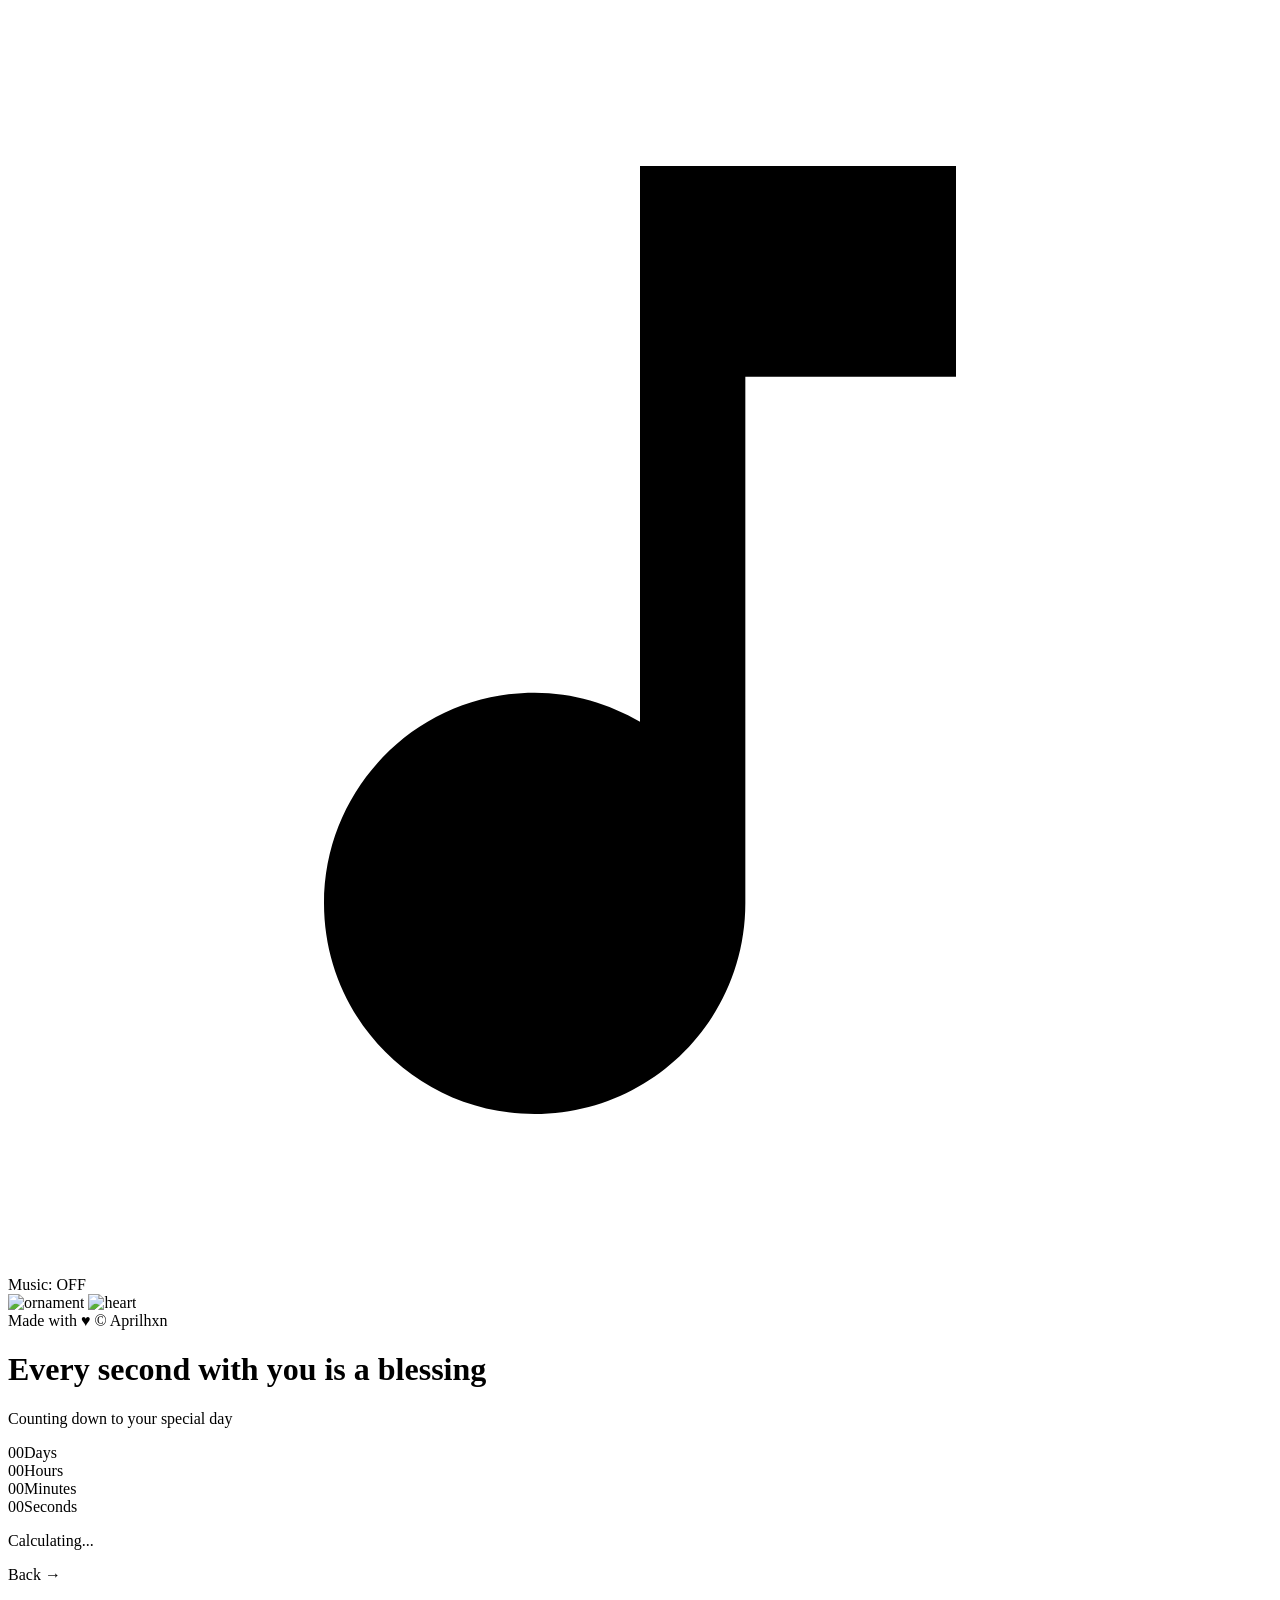
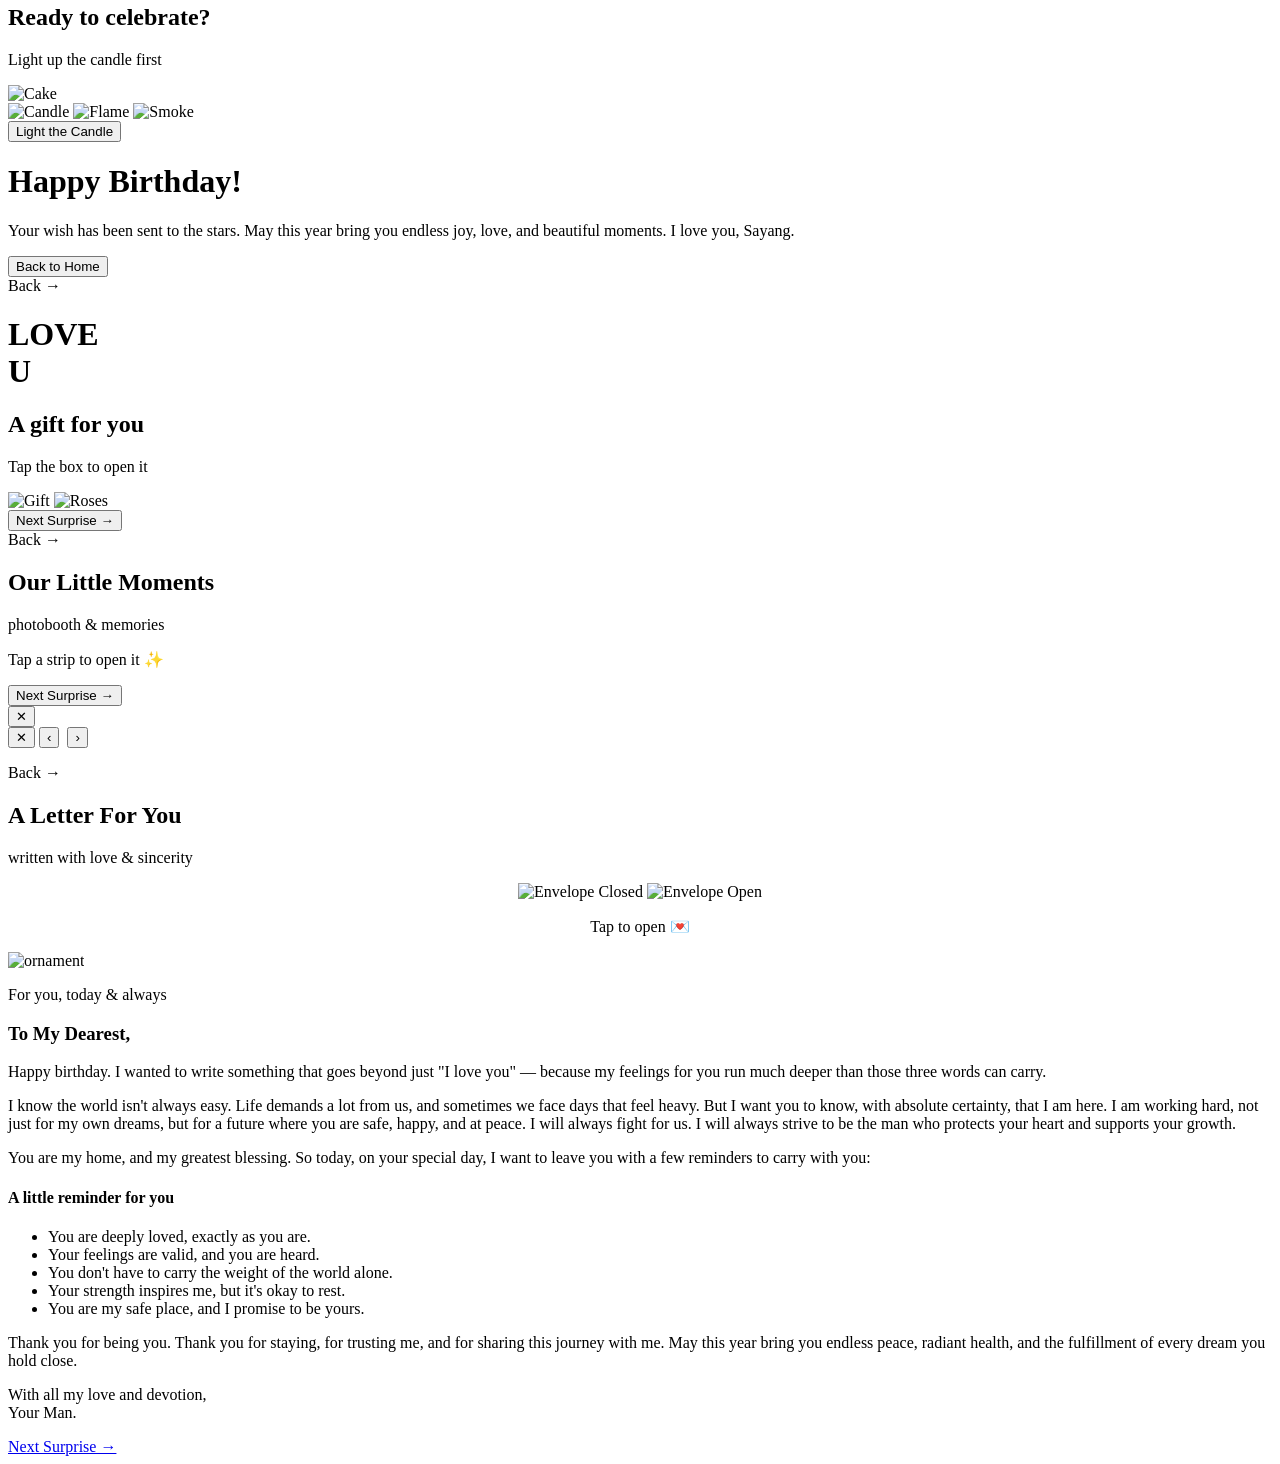
==== index.html @ e8df5084 "Add files via upload" ====
<!DOCTYPE html>
<html lang="en">
<head>
<meta charset="UTF-8">
<meta name="viewport" content="width=device-width, initial-scale=1.0, maximum-scale=1.0, user-scalable=no">
<meta name="color-scheme" content="light only">
<title>Happy Birthday, My Love ✨</title>
<link rel="preconnect" href="https://fonts.googleapis.com">
<link rel="preconnect" href="https://fonts.gstatic.com" crossorigin>
<link href="https://fonts.googleapis.com/css2?family=Caveat:wght@500;600;700&family=Cormorant+Garamond:ital,wght@0,400;0,600;1,400&family=Playfair+Display:ital,wght@0,500;0,700;1,500&family=Quicksand:wght@400;500;600;700&display=swap" rel="stylesheet">
<link rel="preload" as="audio" href="assets/audio/music.mp3">
<link rel="stylesheet" href="assets/css/styles.css">
</head>
<body>

<audio id="bgm" src="assets/audio/music.mp3" loop preload="auto"></audio>

<div class="music-toggle-container music-off" id="music-btn" onclick="toggleMusic()">
    <div class="toggle-switch" id="toggle-switch-bg">
        <svg class="music-icon" id="music-icon" viewBox="0 0 24 24"><path d="M12 3v10.55c-.59-.34-1.27-.55-2-.55-2.21 0-4 1.79-4 4s1.79 4 4 4 4-1.79 4-4V7h4V3h-6z"/></svg>
    </div>
    <span class="toggle-text" id="toggle-text">Music: OFF</span>
</div>

<img src="assets/img/bg-ornament-corner.png" alt="ornament" class="ornament-tl">
<img src="assets/img/ribbon-heart.png" alt="heart" class="ornament-br">
<div class="copyright">Made with ♥ &copy; Aprilhxn</div>

<!-- ========== PAGE 1: HOME ========== -->
<div id="page-home" class="page active">
    <div id="screen-countdown" class="content-wrapper">
    <h1 class="title-elegant fade-up-el delay-1">Every second with you is a blessing</h1>
    <p class="subtitle fade-up-el delay-2">Counting down to your special day</p>
    <div class="countdown-grid fade-up-el delay-3" id="secret-trigger">
        <div class="time-box"><span id="cd-days">00</span><label>Days</label></div>
        <div class="time-box"><span id="cd-hours">00</span><label>Hours</label></div>
        <div class="time-box"><span id="cd-mins">00</span><label>Minutes</label></div>
        <div class="time-box"><span id="cd-secs">00</span><label>Seconds</label></div>
    </div>
    <p class="time-passed fade-up-el delay-4" id="time-passed-text">Calculating...</p>
</div>

    <div id="screen-lock" style="display:none;" class="content-wrapper">
        <div class="lock-box">
            <div class="lock-icon">🔒</div>
            <h2>Welcome To The Special Page 🖤</h2>
            <p>Enter the password to unlock the surprise.</p>
            <div class="input-group">
                <input type="password" id="password-input" placeholder="Password..." autocomplete="off">
            </div>
            <button class="btn-gold" onclick="checkPassword()">Unlock</button>
            <p class="hint-text" id="hint-text">Hint: The word you hear every day.</p>
        </div>
    </div>

    <div id="screen-home" style="display:none;" class="content-wrapper">
        <div class="particles-container" id="particles-container"></div>
        <div class="home-content">
            <h1 class="home-title">Happy Birthday,<br>My Love!</h1>
            <p class="home-subtitle">Choose a surprise to open</p>
            <div class="menu-grid">
                <div class="menu-btn" onclick="goTo('candle')"><span>Blow the Candle</span> <img src="assets/img/icon-lilin.png" class="menu-icon" alt="Candle"></div>
                <div class="menu-btn" onclick="goTo('gift')"><span>Open the Gift</span> <img src="assets/img/icon-kado.png" class="menu-icon" alt="Gift"></div>
                <div class="menu-btn" onclick="goTo('memori')"><span>Our Memories</span> <img src="assets/img/icon-memori.png" class="menu-icon" alt="Memory"></div>
                <div class="menu-btn" onclick="goTo('surat')"><span>Love Letter</span> <img src="assets/img/icon-surat.png" class="menu-icon" alt="Letter"></div>
                <a href="penutup.html" class="menu-btn" onclick="saveMusicBeforeLeave()"><span>Closing Song</span> <img src="assets/img/icon-penutup.png" class="menu-icon" alt="Song"></a>
            </div>
        </div>
    </div>
</div>

<!-- ========== PAGE 2: TIUP LILIN ========== -->
<div id="page-candle" class="page">
    <a onclick="goTo('home')" class="back-btn">Back &#8594;</a>
    <div class="container">
        <div class="instruction">
            <h2 id="title-text">Ready to celebrate?</h2>
            <p id="desc-text">Light up the candle first</p>
        </div>
        <div class="cake-area">
            <img src="assets/img/cake.png" alt="Cake" class="cake-img">
            <div class="glow-effect" id="glow"></div>
            <div class="candle-wrapper">
                <img src="assets/img/candle.png" alt="Candle" class="candle-img">
                <img src="assets/img/flame.png" alt="Flame" class="flame-img" id="flame">
                <img src="assets/img/smoke.png" alt="Smoke" class="smoke-img" id="smoke">
            </div>
        </div>
        <button class="action-btn" id="action-btn">
            <span id="btn-text">Light the Candle</span>
            <div class="btn-progress" id="btn-progress"></div>
        </button>
    </div>
    <div class="flash-overlay" id="flash-overlay"></div>
    <div class="congrats-overlay" id="congrats">
        <div class="congrats-box">
            <h1>Happy Birthday!</h1>
            <p>Your wish has been sent to the stars. May this year bring you endless joy, love, and beautiful moments. I love you, Sayang.</p>
            <button class="btn-home" onclick="goTo('home')">Back to Home</button>
        </div>
    </div>
</div>

<!-- ========== PAGE 3: BUKA KADO ========== -->
<div id="page-gift" class="page">
    <a onclick="goTo('home')" class="back-btn">Back &#8594;</a>
    <div class="love-text-container" id="love-text-container">
        <h1>LOVE<br>U</h1>
    </div>
    <div class="container">
        <div class="instruction" id="instruction-text">
            <h2 id="title-text-gift">A gift for you</h2>
            <p id="desc-text-gift">Tap the box to open it</p>
        </div>
        <div class="gift-area" id="gift-trigger">
            <div class="glow-effect" id="glow-gift"></div>
            <img src="assets/img/gift-closed.png" alt="Gift" class="gift-img" id="gift-img">
            <img src="assets/img/rose-bucket.png" alt="Roses" class="rose-img" id="rose-img">
        </div>
    </div>
    <div class="continue-btn-container" id="btn-next-gift">
        <button onclick="goTo('memori')" class="btn-continue">Next Surprise &#8594;</button>
    </div>
</div>

<!-- ========== PAGE 4: MEMORI ========== -->
<div id="page-memori" class="page">
    <a onclick="goTo('home')" class="back-btn">Back &#8594;</a>
    <div class="content-wrapper">
        <h2 class="section-title">Our Little Moments</h2>
        <p class="section-sub">photobooth &amp; memories</p>
        <p class="strip-hint">Tap a strip to open it ✨</p>
        <div class="strip-gallery" id="stripGallery"></div>
        <div class="continue-btn-container-memori">
            <button onclick="goTo('surat')" class="btn-continue-memori">Next Surprise &#8594;</button>
        </div>
    </div>

    <div class="strip-stage" id="stripStage">
        <button class="strip-close" id="stripClose" aria-label="Close">✕</button>
        <div class="strip-large" id="stripLarge"></div>
    </div>
    <div class="lightbox" id="lightbox">
        <button class="lb-close" id="lbClose" aria-label="Close">✕</button>
        <button class="lb-nav lb-prev" id="lbPrev" aria-label="Previous">‹</button>
        <img id="lightboxImg" src="" alt="">
        <button class="lb-nav lb-next" id="lbNext" aria-label="Next">›</button>
        <p id="lightboxCap"></p>
        <p class="lb-counter" id="lbCounter"></p>
    </div>
</div>

<!-- ========== PAGE 5: SURAT ========== -->
<div id="page-surat" class="page">
    <a onclick="goTo('home')" class="back-btn">Back &#8594;</a>
    <div class="screen-flash" id="goldFlash"></div>
    <div class="dust-container" id="dustContainer"></div>
    <div class="stage" id="mainStage">
        <div id="header-area">
            <h2 class="section-title">A Letter For You</h2>
            <p class="section-sub">written with love & sincerity</p>
        </div>
        <div class="letter-container">
            <div id="envelope-area" style="display:flex;flex-direction:column;align-items:center;">
                <div class="env-wrapper" id="envelopeBtn">
                    <img src="assets/img/envelope-closed.png" class="env-img" id="envClosed" alt="Envelope Closed">
                    <img src="assets/img/envelope-open.png" class="env-img" id="envOpen" alt="Envelope Open">
                </div>
                <p class="tap-hint" id="tapHint">Tap to open 💌</p>
            </div>
            <div class="letter-paper-wrap" id="letterPaper">
                <img src="assets/img/ornament-flower.png" class="paper-flower" alt="ornament">
                <div class="letter-content">
                    <p class="letter-date reveal-on-scroll">For you, today & always</p>
                    <h3 class="letter-greeting reveal-on-scroll">To My Dearest,</h3>
                    <div class="letter-body">
                        <p class="reveal-on-scroll">Happy birthday. I wanted to write something that goes beyond just "I love you" — because my feelings for you run much deeper than those three words can carry.</p>
                        <p class="reveal-on-scroll">I know the world isn't always easy. Life demands a lot from us, and sometimes we face days that feel heavy. But I want you to know, with absolute certainty, that I am here. I am working hard, not just for my own dreams, but for a future where you are safe, happy, and at peace. I will always fight for us. I will always strive to be the man who protects your heart and supports your growth.</p>
                        <p class="reveal-on-scroll">You are my home, and my greatest blessing. So today, on your special day, I want to leave you with a few reminders to carry with you:</p>
                    </div>
                    <div class="affirmation-box reveal-on-scroll">
                        <h4>A little reminder for you</h4>
                        <ul>
                            <li>You are deeply loved, exactly as you are.</li>
                            <li>Your feelings are valid, and you are heard.</li>
                            <li>You don't have to carry the weight of the world alone.</li>
                            <li>Your strength inspires me, but it's okay to rest.</li>
                            <li>You are my safe place, and I promise to be yours.</li>
                        </ul>
                    </div>
                    <div class="letter-body">
                        <p class="reveal-on-scroll">Thank you for being you. Thank you for staying, for trusting me, and for sharing this journey with me. May this year bring you endless peace, radiant health, and the fulfillment of every dream you hold close.</p>
                    </div>
                    <p class="letter-sign reveal-on-scroll">With all my love and devotion,<br><span id="signature">Your Man.</span></p>
                </div>
            </div>
            <div class="continue-btn-container" id="btnContainer">
                <a href="penutup.html" class="btn-continue" onclick="saveMusicBeforeLeave()">Next Surprise &#8594;</a>
            </div>
        </div>
    </div>
</div>

<script src="assets/js/script.js"></script>
</body>
</html>
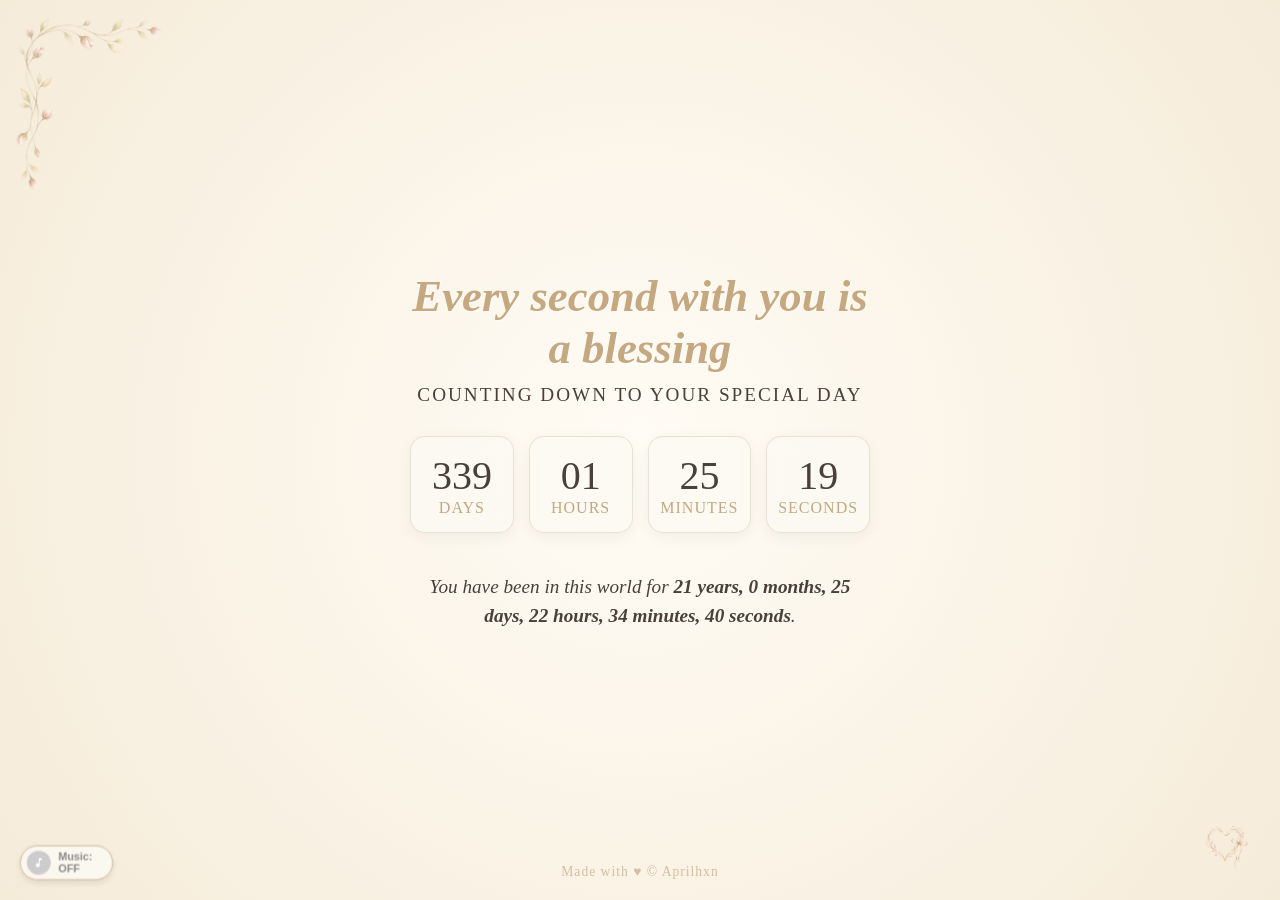
==== commit 9a9122d7: "Add files via upload" ====
--- a/index.html
+++ b/index.html
@@ -10,6 +10,24 @@
 <link href="https://fonts.googleapis.com/css2?family=Caveat:wght@500;600;700&family=Cormorant+Garamond:ital,wght@0,400;0,600;1,400&family=Playfair+Display:ital,wght@0,500;0,700;1,500&family=Quicksand:wght@400;500;600;700&display=swap" rel="stylesheet">
 <link rel="preload" as="audio" href="assets/audio/music.mp3">
 <link rel="stylesheet" href="assets/css/styles.css">
+<!-- Primary Meta Tags -->
+<title>Happy Birthday, My Love ✨</title>
+<meta name="title" content="Happy Birthday, My Love ✨" />
+<meta name="description" content="Ada kejutan spesial untukmu di sini. Klik untuk membuka! 🎁" />
+
+<!-- Open Graph / Facebook / WhatsApp -->
+<meta property="og:type" content="website" />
+<meta property="og:url" content="https://4mylastlove.vercel.app/" />
+<meta property="og:title" content="Happy Birthday, My Love ✨" />
+<meta property="og:description" content="Ada kejutan spesial untukmu di sini. Klik untuk membuka! 🎁" />
+<meta property="og:image" content="https://4mylastlove.vercel.app/assets/img/preview.jpg" />
+
+<!-- Twitter -->
+<meta property="twitter:card" content="summary_large_image" />
+<meta property="twitter:url" content="https://4mylastlove.vercel.app/" />
+<meta property="twitter:title" content="Happy Birthday, My Love ✨" />
+<meta property="twitter:description" content="Ada kejutan spesial untukmu di sini. Klik untuk membuka! 🎁" />
+<meta property="twitter:image" content="https://4mylastlove.vercel.app/assets/img/preview.jpg" />
 </head>
 <body>
 
--- a/assets/css/styles.css
+++ b/assets/css/styles.css
@@ -0,0 +1,345 @@
+/* ============ GLOBAL ============ */
+:root{--cream:#fcf9f2;--blush:#e8b4b8;--gold:#c5a880;--text-dark:#4a403a;--glass:rgba(252,249,242,0.85)}
+*,*::before,*::after{margin:0;padding:0;box-sizing:border-box;-webkit-tap-highlight-color:transparent;user-select:none}
+html,body{height:100%;width:100%;overflow:hidden}
+body{font-family:'Cormorant Garamond',serif;background:radial-gradient(circle at center,#fffcf5 0%,#f5ebd9 100%);color:var(--text-dark)}
+button{font-family:inherit;color:inherit;border:0;background:none;cursor:pointer}
+img{display:block;max-width:100%}
+a{text-decoration:none;color:inherit}
+
+.back-btn{position:fixed;top:20px;right:20px;text-decoration:none;color:var(--gold);font-size:1.2rem;display:flex;align-items:center;gap:5px;padding:10px;z-index:100;transition:transform 0.3s;cursor:pointer}
+.back-btn:hover{transform:translateX(5px)}
+.ornament-tl{position:fixed;top:0;left:0;width:clamp(120px,20vw,250px);opacity:0.6;pointer-events:none;z-index:1}
+.ornament-br{position:fixed;bottom:15px;right:15px;width:clamp(50px,10vw,80px);opacity:0.6;pointer-events:none;z-index:1}
+.copyright{position:fixed;bottom:20px;left:50%;transform:translateX(-50%);font-size:0.85rem;color:var(--gold);opacity:0.7;z-index:50;pointer-events:none;text-align:center;width:100%;letter-spacing:1px;font-family:'Cormorant Garamond',serif}
+
+.music-toggle-container{position:fixed;bottom:20px;left:20px;display:flex;align-items:center;gap:10px;background:var(--glass);border:1px solid var(--gold);padding:6px 12px 6px 8px;border-radius:30px;cursor:pointer;z-index:100;backdrop-filter:blur(5px);box-shadow:0 4px 10px rgba(0,0,0,0.1);transform:scale(0.75);transform-origin:bottom left;transition:all 0.3s}
+.toggle-switch{width:32px;height:32px;border-radius:50%;background:var(--gold);color:var(--cream);display:flex;justify-content:center;align-items:center;transition:all 0.3s}
+.music-icon{width:16px;height:16px;fill:currentColor}
+.toggle-text{font-size:0.9rem;font-weight:600;width:60px;text-align:left;font-family:'Quicksand',sans-serif}
+.music-off .toggle-switch{background:#ccc;color:#fff}
+.music-off .toggle-text{color:#888}
+.playing .music-icon{animation:rotate 3s linear infinite}
+@keyframes rotate{from{transform:rotate(0deg)}to{transform:rotate(360deg)}}
+
+/* ============ PAGE SYSTEM & CENTERING ============ */
+.page{position:absolute;inset:0;display:none;flex-direction:column;justify-content:center;align-items:center;text-align:center;z-index:10;overflow-y:auto;overflow-x:hidden;background:transparent}
+.page.active{display:flex;animation:pageFadeIn 0.6s ease}
+@keyframes pageFadeIn{from{opacity:0}to{opacity:1}}
+
+.content-wrapper { width: 100%; max-width: 500px; margin: auto; padding: 20px; display: flex; flex-direction: column; align-items: center; justify-content: center;}
+
+.btn-gold{background:var(--gold);color:var(--cream);border:none;padding:14px 30px;font-family:'Cormorant Garamond',serif;font-size:1.2rem;border-radius:10px;cursor:pointer;transition:all 0.3s;width:100%}
+.btn-gold:hover{background:#b3956f;transform:translateY(-2px)}
+
+/* ============ PAGE 1: HOME ============ */
+#page-home{justify-content:center}
+#screen-countdown, #screen-home { width: 100%; }
+#screen-lock { width: 100%; }
+
+.title-elegant{font-family:'Playfair Display',serif;font-size:clamp(1.8rem,5vw,2.8rem);color:var(--gold);margin-bottom:10px;font-style:italic;text-shadow:1px 1px 2px rgba(255,255,255,0.8)}
+.subtitle{font-size:clamp(0.9rem,2vw,1.2rem);letter-spacing:2px;text-transform:uppercase;margin-bottom:30px}
+.countdown-grid{display:grid;grid-template-columns:repeat(2,1fr);gap:15px;margin-bottom:40px;width:100%;max-width:400px;cursor:pointer}
+@media (min-width:768px){.countdown-grid{grid-template-columns:repeat(4,1fr);max-width:600px}}
+.time-box{background:var(--glass);border:1px solid rgba(197,168,128,0.3);border-radius:15px;padding:15px 10px;box-shadow:0 4px 15px rgba(0,0,0,0.05);backdrop-filter:blur(10px);transition:transform 0.2s}
+.time-box span{display:block;font-family:'Playfair Display',serif;font-size:clamp(1.8rem,4vw,2.5rem);font-weight:500}
+.time-box label{font-size:clamp(0.8rem,2vw,1rem);text-transform:uppercase;letter-spacing:1px;color:var(--gold)}
+.time-passed{font-size:clamp(1rem,2.5vw,1.2rem);font-style:italic;opacity:0.8;line-height:1.5}
+
+.lock-box{background:var(--glass);padding:clamp(25px,5vw,40px) clamp(20px,4vw,30px);border-radius:20px;border:1px solid rgba(197,168,128,0.4);box-shadow:0 10px 30px rgba(0,0,0,0.08);backdrop-filter:blur(15px);max-width:400px;width:100%;margin:auto}
+.lock-icon{font-size:2rem;color:var(--gold);margin-bottom:15px}
+.lock-box h2{font-family:'Playfair Display',serif;font-size:clamp(1.5rem,4vw,1.8rem);margin-bottom:10px}
+.lock-box p{font-size:clamp(1rem,2vw,1.1rem);margin-bottom:20px;opacity:0.8}
+.input-group{position:relative;margin-bottom:25px}
+.input-group input{width:100%;padding:15px;font-family:'Cormorant Garamond',serif;font-size:1.2rem;text-align:center;border:1px solid var(--gold);border-radius:10px;background:#fff;outline:none;transition:all 0.3s}
+.hint-text{font-size:0.9rem;margin-top:15px;color:#d17a7a;min-height:20px;font-style:italic}
+@keyframes shake{0%,100%{transform:translateX(0)}25%{transform:translateX(-10px)}50%{transform:translateX(10px)}75%{transform:translateX(-10px)}}
+.shake{animation:shake 0.5s}
+
+.home-content{width:100%;max-width:380px;margin:0 auto;position:relative;z-index:2;pointer-events:auto}
+.home-title{font-family:'Playfair Display',serif;font-size:clamp(2.2rem,7vw,3.2rem);margin-bottom:10px;line-height:1.2;color:#c5a880;opacity:0;animation:fadeInDown 1.5s cubic-bezier(0.2,0.8,0.2,1) forwards,breatheGlow 3s ease-in-out infinite alternate 1.5s}
+@keyframes fadeInDown{to{opacity:1;transform:translateY(0)}}
+@keyframes breatheGlow{0%{text-shadow:1px 1px 1px rgba(252,249,242,0.9),-1px -1px 1px rgba(168,139,100,0.9),0 0 10px rgba(197,168,128,0.2),0 0 20px rgba(232,180,184,0.1)}100%{text-shadow:1px 1px 1px rgba(252,249,242,0.9),-1px -1px 1px rgba(168,139,100,0.9),0 0 20px rgba(197,168,128,0.6),0 0 40px rgba(232,180,184,0.4)}}
+.home-subtitle{font-size:clamp(1rem,2.5vw,1.2rem);margin-bottom:30px;font-style:italic;opacity:0;transform:translateY(-10px);animation:fadeInDown 1s ease 0.3s forwards}
+
+.menu-grid{display:flex;flex-direction:column;gap:14px;width:100%;pointer-events:auto}
+.menu-btn{text-decoration:none;color:var(--text-dark);background:var(--glass);border:1px solid rgba(197,168,128,0.3);padding:14px 20px;border-radius:15px;font-size:clamp(1.1rem,3vw,1.3rem);font-family:'Cormorant Garamond',serif;transition:all 0.4s;display:flex;justify-content:space-between;align-items:center;backdrop-filter:blur(10px);box-shadow:0 4px 10px rgba(0,0,0,0.03);opacity:0;transform:translateY(20px);animation:slideUp 0.8s ease forwards;pointer-events:auto;position:relative;z-index:5;cursor:pointer}
+.menu-btn span { text-align: left; flex: 1; padding-left: 5px; }
+.menu-btn:nth-child(1){animation-delay:0.6s}.menu-btn:nth-child(2){animation-delay:0.75s}.menu-btn:nth-child(3){animation-delay:0.9s}.menu-btn:nth-child(4){animation-delay:1.05s}.menu-btn:nth-child(5){animation-delay:1.2s}
+@keyframes slideUp{to{opacity:1;transform:translateY(0)}}
+.menu-btn:hover,.menu-btn:active{background:var(--blush);color:#fff;border-color:var(--blush);transform:translateY(-3px);box-shadow:0 8px 20px rgba(232,180,184,0.6)}
+.menu-icon{width:28px;height:28px;object-fit:contain;transition:transform 0.3s;filter:contrast(1.5) brightness(0.7) saturate(1.5) drop-shadow(0px 2px 2px rgba(74,64,58,0.4));background-color:rgba(197,168,128,0.2);border-radius:50%;padding:6px;box-sizing:content-box}
+.menu-btn:hover .menu-icon{transform:scale(1.1) rotate(5deg);filter:contrast(1.2) brightness(1) saturate(1.2)}
+.particles-container{position:absolute;top:0;left:0;width:100%;height:100%;overflow:hidden;z-index:1;pointer-events:none}
+.particle{position:absolute;bottom:-20px;background-color:var(--gold);border-radius:50%;opacity:0;animation:floatUp linear forwards;pointer-events:none}
+@keyframes floatUp{0%{transform:translateY(0) scale(1);opacity:0}10%{opacity:0.6}90%{opacity:0.6}100%{transform:translateY(-100vh) scale(0.5);opacity:0}}
+
+/* ============ PAGE 2: CANDLE ============ */
+#page-candle .container{position:relative;width:100%;max-width:400px;height:100dvh;display:flex;flex-direction:column;justify-content:center;align-items:center}
+#page-candle .instruction{position:absolute;top:10%;text-align:center;width:100%;z-index:10;transition:opacity 0.5s;padding:0 20px}
+#page-candle .instruction h2{font-family:'Playfair Display',serif;font-size:1.8rem;color:var(--gold);font-style:italic;margin-bottom:10px}
+#page-candle .instruction p{font-size:1.1rem;opacity:0.8}
+#page-candle .cake-area{position:relative;width:min(320px, 80vw);height:min(350px, 85vw);display:flex;justify-content:center;align-items:flex-end;animation:floatCake 4s ease-in-out infinite;margin-top:50px}
+@keyframes floatCake{0%,100%{transform:translateY(0)}50%{transform:translateY(-10px)}}
+#page-candle .cake-img{width:100%;position:absolute;bottom:0;z-index:1}
+#page-candle .candle-wrapper{position:absolute;bottom:78%;display:flex;flex-direction:column;align-items:center;z-index:2;pointer-events:none}
+#page-candle .candle-img{width:22px;height:auto;position:relative;z-index:2}
+#page-candle .flame-img{width:21px;position:absolute;top:-36px;left:50%;transform:translateX(-50%);opacity:0;visibility:hidden;z-index:3;mix-blend-mode:screen;transition:opacity 0.3s}
+#page-candle .flame-img.lit{opacity:1;visibility:visible;animation:flicker 0.5s ease-in-out infinite alternate}
+@keyframes flicker{0%{transform:translateX(-50%) scale(1) rotate(-2deg);opacity:0.9}50%{transform:translateX(-50%) scale(1.05) rotate(2deg);opacity:1}100%{transform:translateX(-50%) scale(0.95) rotate(-1deg);opacity:0.95}}
+#page-candle .smoke-img{width:40px;position:absolute;top:-45px;left:50%;transform:translateX(-50%);opacity:0;visibility:hidden;z-index:4;pointer-events:none}
+#page-candle .smoke-img.smoking{visibility:visible;animation:smokeRise 3s ease-out forwards}
+@keyframes smokeRise{0%{opacity:0.8;transform:translateX(-50%) translateY(0) scale(1)}100%{opacity:0;transform:translateX(-50%) translateY(-80px) scale(2)}}
+#page-candle .glow-effect{position:absolute;width:min(250px, 60vw);height:min(250px, 60vw);background:radial-gradient(circle,rgba(255,200,100,0.4) 0%,transparent 60%);top:0;left:50%;transform:translateX(-50%);border-radius:50%;z-index:0;opacity:0;transition:opacity 0.5s;pointer-events:none}
+#page-candle .glow-effect.active{opacity:1;animation:pulseGlowCandle 2s infinite alternate}
+@keyframes pulseGlowCandle{0%{transform:translateX(-50%) scale(1);opacity:0.5}100%{transform:translateX(-50%) scale(1.2);opacity:0.8}}
+#page-candle .action-btn{position:absolute;bottom:60px;background:var(--gold);color:var(--cream);border:none;padding:15px 30px;font-family:'Cormorant Garamond',serif;font-size:1.2rem;border-radius:30px;cursor:pointer;box-shadow:0 5px 15px rgba(197,168,128,0.4);transition:all 0.3s;z-index:20;overflow:hidden}
+#page-candle .action-btn:active{transform:scale(0.95)}
+#page-candle .action-btn.hidden{opacity:0;pointer-events:none;transform:translateY(20px)}
+#page-candle .btn-progress{position:absolute;bottom:0;left:0;height:100%;width:0%;background:rgba(255,255,255,0.3);transition:width 0.1s linear}
+#page-candle .flash-overlay{position:fixed;top:0;left:0;width:100%;height:100%;background:#fff;opacity:0;pointer-events:none;z-index:150}
+#page-candle .flash-overlay.flash-active{animation:flashAnim 1s ease-out}
+@keyframes flashAnim{0%{opacity:0}20%{opacity:0.8}100%{opacity:0}}
+#page-candle .congrats-overlay{position:fixed;top:0;left:0;width:100%;height:100%;background:rgba(252,249,242,0.6);backdrop-filter:blur(3px);z-index:200;display:flex;justify-content:center;align-items:center;opacity:0;visibility:hidden;transition:all 0.8s ease}
+#page-candle .congrats-overlay.show{opacity:1;visibility:visible}
+#page-candle .congrats-box{background:rgba(252,249,242,0.85);backdrop-filter:blur(15px);padding:40px 30px;border-radius:20px;border:1px solid rgba(197,168,128,0.5);box-shadow:0 20px 50px rgba(197,168,128,0.2);text-align:center;max-width:350px;width:90%;transform:translateY(30px) scale(0.9);transition:all 0.8s cubic-bezier(0.2,0.8,0.2,1);position:relative;z-index:201}
+#page-candle .congrats-overlay.show .congrats-box{transform:translateY(0) scale(1)}
+#page-candle .congrats-box h1{font-family:'Playfair Display',serif;color:var(--gold);font-size:2rem;margin-bottom:15px;text-shadow:1px 1px 2px rgba(255,255,255,0.8)}
+#page-candle .congrats-box p{font-size:1.1rem;line-height:1.6;font-weight:600;margin-bottom:25px}
+#page-candle .btn-home{text-decoration:none;background:var(--gold);color:#fff;padding:12px 25px;border-radius:30px;font-size:1.1rem;border:none;cursor:pointer;transition:all 0.3s;display:inline-block;box-shadow:0 4px 10px rgba(197,168,128,0.3);font-family:'Cormorant Garamond',serif}
+#page-candle .btn-home:hover{background:#b3956f;transform:translateY(-2px)}
+.particle-fx{position:fixed;pointer-events:none;z-index:9999;border-radius:50%;box-shadow:0 0 10px rgba(255,255,255,0.8)}
+.star-particle{position:fixed;pointer-events:none;z-index:9999;font-size:24px;color:#ffd700;text-shadow:0 0 5px #ffd700}
+.gold-foil{position:fixed;pointer-events:none;z-index:9999;background:linear-gradient(135deg,#f7e5c4,#c5a880,#ffd700);border-radius:2px;box-shadow:0 0 5px rgba(197,168,128,0.5)}
+
+/* ============ PAGE 3: GIFT ============ */
+#page-gift .container{position:relative;width:100%;max-width:400px;height:100dvh;display:flex;flex-direction:column;justify-content:center;align-items:center}
+#page-gift .instruction{position:absolute;top:12%;text-align:center;width:100%;z-index:10;transition:opacity 1s ease;padding:0 20px}
+#page-gift .instruction h2{font-family:'Playfair Display',serif;font-size:1.8rem;color:var(--gold);font-style:italic;margin-bottom:10px}
+#page-gift .instruction p{font-size:1.1rem;opacity:0.8}
+#page-gift .gift-area{position:relative;width:100%;height:min(400px, 70vh);display:flex;justify-content:center;align-items:center;cursor:pointer;z-index:2}
+#page-gift .gift-img{position:absolute;width:min(220px, 60vw);z-index:5;transition:all 0.3s ease;animation:floatGift 3s ease-in-out infinite}
+@keyframes floatGift{0%,100%{transform:translateY(0)}50%{transform:translateY(-10px)}}
+#page-gift .gift-img.shake{animation:shakeGift 0.5s ease-in-out}
+@keyframes shakeGift{0%,100%{transform:translateX(0) rotate(0)}20%{transform:translateX(-10px) rotate(-5deg)}40%{transform:translateX(10px) rotate(5deg)}60%{transform:translateX(-10px) rotate(-5deg)}80%{transform:translateX(10px) rotate(5deg)}}
+#page-gift .gift-img.explode{animation:explodeGift 0.8s forwards cubic-bezier(0.2,0.8,0.2,1)}
+@keyframes explodeGift{0%{transform:scale(1);opacity:1}50%{transform:scale(1.2);opacity:0.8;filter:brightness(2)}100%{transform:scale(0);opacity:0}}
+#page-gift .rose-img{position:absolute;width:min(250px, 70vw);z-index:4;opacity:0;transform:scale(0) rotate(-180deg);visibility:hidden}
+#page-gift .rose-img.reveal{visibility:visible;animation:revealRose 2s forwards cubic-bezier(0.2,0.8,0.2,1)}
+@keyframes revealRose{0%{transform:scale(0) rotate(-180deg);opacity:0}70%{transform:scale(1.1) rotate(10deg);opacity:1}100%{transform:scale(1) rotate(0deg);opacity:1}}
+#page-gift .rose-img.shake-bucket{animation:shakeBucket 0.5s ease-in-out infinite}
+@keyframes shakeBucket{0%,100%{transform:scale(1) rotate(0deg) translate(0,0)}25%{transform:scale(1.05) rotate(-4deg) translate(-5px,2px)}50%{transform:scale(1.05) rotate(0deg) translate(0,-3px)}75%{transform:scale(1.05) rotate(4deg) translate(5px,2px)}}
+#page-gift .glow-effect{position:absolute;width:min(300px, 80vw);height:min(300px, 80vw);background:radial-gradient(circle,rgba(232,180,184,0.5) 0%,transparent 70%);border-radius:50%;z-index:1;opacity:0;transition:opacity 1s}
+#page-gift .glow-effect.active{opacity:1;animation:pulseGlowGift 3s infinite alternate}
+@keyframes pulseGlowGift{0%{transform:scale(1);opacity:0.5}100%{transform:scale(1.2);opacity:0.8}}
+#page-gift .love-text-container{position:fixed;top:47.5%;left:50%;transform:translate(-50%,-50%);opacity:0;visibility:hidden;transition:opacity 2s ease,visibility 2s;z-index:50;pointer-events:none;width:100%;text-align:center}
+#page-gift .love-text-container.show{opacity:0.3;visibility:visible}
+#page-gift .love-text-container h1{font-family:'Playfair Display',serif;font-size:12vmin;color:var(--blush);text-shadow:0 0 20px var(--gold),0 0 40px var(--gold);line-height:1.4;margin:0;padding:0}
+#page-gift .petal-particle{position:fixed;pointer-events:none;z-index:60;background-image:url('../img/petal.png');background-size:contain;background-repeat:no-repeat;background-position:center;opacity:0}
+#page-gift .continue-btn-container{position:absolute;bottom:8%;left:50%;transform:translateX(-50%);opacity:0;visibility:hidden;transition:all 1s ease;z-index:100}
+#page-gift .continue-btn-container.show{opacity:1;visibility:visible}
+#page-gift .btn-continue{text-decoration:none;background:var(--gold);color:#fff;padding:12px 25px;border-radius:30px;font-size:1.1rem;transition:all 0.3s;display:inline-block;box-shadow:0 4px 10px rgba(197,168,128,0.3);font-family:'Cormorant Garamond',serif;cursor:pointer;border:none}
+#page-gift .btn-continue:hover{background:#b3956f;transform:translateY(-2px)}
+
+/* ============ PAGE 4: MEMORI ============ */
+#page-memori { justify-content: flex-start; padding-top: 40px;}
+.section-title{font-family:'Playfair Display',serif;font-weight:500;font-size:clamp(28px,5.5vw,42px);letter-spacing:-.02em;color:var(--gold);text-shadow:1px 1px 1px rgba(252,249,242,0.9),-1px -1px 1px rgba(168,139,100,0.5)}
+.section-sub{font-size:14px;color:var(--text-dark);margin-top:10px;letter-spacing:.18em;text-transform:uppercase;opacity:.7;font-weight:600;font-family:'Quicksand',sans-serif}
+.strip-hint{font-size:14px;color:var(--text-dark);margin-top:12px;letter-spacing:.04em;opacity:.8;font-weight:600;font-style:italic}
+.strip-gallery{display:grid;grid-template-columns:repeat(2,1fr);gap:28px 22px;width:100%;max-width:900px;margin-top:42px;padding:24px 10px;justify-items:center}
+@media (min-width:720px){.strip-gallery{grid-template-columns:repeat(4,1fr);gap:24px}}
+.strip-card{position:relative;width:100%;max-width:190px;background-size:cover;background-position:center;background-repeat:no-repeat;background-color:#fff;padding:12px 12px 48px;border-radius:3px;cursor:pointer;box-shadow:0 22px 40px -22px rgba(197,168,128,0.9),0 0 0 1px rgba(197,168,128,0.3);transition:transform .55s cubic-bezier(.2,.8,.2,1),box-shadow .55s;transform-origin:center bottom;animation:stripIn .75s cubic-bezier(.2,.8,.2,1) backwards}
+.strip-card:nth-child(1){transform:rotate(-3.2deg) translateY(4px);animation-delay:.05s}
+.strip-card:nth-child(2){transform:rotate(2.4deg);animation-delay:.15s}
+.strip-card:nth-child(3){transform:rotate(-2deg) translateY(6px);animation-delay:.25s}
+.strip-card:nth-child(4){transform:rotate(3deg);animation-delay:.35s}
+@keyframes stripIn{from{opacity:0;transform:translateY(34px) scale(.85) rotate(0deg)}}
+.strip-card:hover{transform:translateY(-10px) rotate(0deg) scale(1.04) !important;box-shadow:0 32px 55px -22px rgba(197,168,128,1),0 0 0 1px var(--accent),0 0 45px 10px rgba(197,168,128,0.2);z-index:5}
+.strip-card:hover .strip-sticker{transform:scale(1.3) rotate(15deg)}
+.strip-sticker{position:absolute;top:-16px;right:-16px;width:50px;height:50px;object-fit:contain;filter:drop-shadow(0 6px 12px rgba(0,0,0,.2));animation:stickerFloat 3.4s ease-in-out infinite;z-index:6;pointer-events:none;transition:transform .4s cubic-bezier(.2,1.3,.4,1);display:block}
+@keyframes stickerFloat{0%,100%{transform:translateY(0) rotate(-8deg)}50%{transform:translateY(-9px) rotate(8deg)}}
+.strip-photos{display:flex;flex-direction:column;gap:6px}
+.strip-photo{width:100%;aspect-ratio:1;object-fit:cover;border-radius:2px;background:linear-gradient(135deg,#fcf9f2,#f5ebd9)}
+.strip-label{position:absolute;bottom:14px;left:0;right:0;text-align:center;font-family:'Caveat',cursive;font-size:21px;font-weight:600;color:var(--accent,var(--gold));letter-spacing:.02em}
+.continue-btn-container-memori{margin-top:30px;width:100%;display:flex;justify-content:center}
+.btn-continue-memori{text-decoration:none;background:var(--gold);color:#fff;padding:12px 25px;border-radius:30px;font-size:1.1rem;transition:all 0.3s;display:inline-block;box-shadow:0 4px 10px rgba(197,168,128,0.3);font-family:'Cormorant Garamond',serif;cursor:pointer;border:none}
+.btn-continue-memori:hover{background:#b3956f;transform:translateY(-2px)}
+.strip-stage{position:fixed;inset:0;z-index:100;display:grid;place-items:center;padding:30px;background:rgba(30,20,25,0.75);backdrop-filter:blur(10px);-webkit-backdrop-filter:blur(10px);opacity:0;pointer-events:none;transition:opacity .5s ease;overflow-y:auto}
+.strip-stage.show{opacity:1;pointer-events:auto}
+.strip-close{position:fixed;top:20px;right:20px;width:48px;height:48px;border-radius:50%;display:grid;place-items:center;font-size:1.5rem;color:var(--cream);background:rgba(0,0,0,.5);border:1px solid rgba(255,255,255,.3);transition:transform .2s,background .2s;z-index:105}
+.strip-close:active{transform:scale(.9);background:rgba(0,0,0,.8)}
+.strip-large{--photo-size:min(150px,calc((80vh - 110px) / 4));--accent:#e8b4b8;--tint:rgba(232,180,184,0.35);position:relative;width:calc(var(--photo-size) + 32px);background-size:cover;background-position:center;background-repeat:no-repeat;background-color:#fff;padding:16px 16px 66px;border-radius:8px;box-shadow:0 44px 90px rgba(0,0,0,.4),0 0 0 1px rgba(255,255,255,.5),0 0 100px 30px var(--tint);transform:scale(.5) rotate(-8deg);transition:transform .9s cubic-bezier(.2,1.3,.4,1),box-shadow .9s;margin:auto}
+.strip-stage.show .strip-large{transform:scale(1) rotate(0deg)}
+.strip-large .strip-photo{width:100%;aspect-ratio:1;object-fit:cover;opacity:0;transform:translateY(16px) scale(.94);transition:opacity .7s ease,transform .7s cubic-bezier(.2,.8,.2,1);cursor:pointer}
+.strip-stage.show .strip-large .strip-photo{opacity:1;transform:translateY(0) scale(1)}
+.strip-large .strip-photo:nth-child(1){transition-delay:.35s}
+.strip-large .strip-photo:nth-child(2){transition-delay:.5s}
+.strip-large .strip-photo:nth-child(3){transition-delay:.65s}
+.strip-large .strip-photo:nth-child(4){transition-delay:.8s}
+.strip-large .strip-sticker{top:-30px;right:-30px;width:80px;height:80px;animation:stickerFloatLarge 3.2s ease-in-out infinite}
+@keyframes stickerFloatLarge{0%,100%{transform:rotate(-10deg) scale(1)}50%{transform:rotate(10deg) scale(1.1)}}
+.strip-large .strip-label{bottom:18px;font-size:26px;font-weight:700}
+.float-sticker{position:absolute;pointer-events:none;width:40px;height:40px;object-fit:contain;animation:floatSticker 4.2s ease-in-out infinite;filter:drop-shadow(0 6px 14px rgba(0,0,0,.3));z-index:6}
+@keyframes floatSticker{0%,100%{transform:translateY(0) rotate(-6deg)}50%{transform:translateY(-20px) rotate(6deg)}}
+.burst-sticker{position:fixed;pointer-events:none;width:45px;height:45px;object-fit:contain;z-index:105;filter:drop-shadow(0 4px 10px rgba(0,0,0,.3));animation:burstAnim 2.6s cubic-bezier(.2,.8,.4,1) forwards}
+.burst-sticker.sparkle{width:25px;height:25px;animation-duration:2s}
+@keyframes burstAnim{0%{transform:translate(-50%,-50%) scale(0) rotate(0deg);opacity:0}18%{opacity:1;transform:translate(-50%,-50%) scale(1.25) rotate(25deg)}100%{transform:translate(calc(-50% + var(--dx)),calc(-50% + var(--dy))) scale(.5) rotate(var(--rot,180deg));opacity:0}}
+.lightbox{position:fixed;inset:0;z-index:110;display:flex;flex-direction:column;align-items:center;justify-content:center;padding:60px 20px;gap:16px;background:rgba(30,20,25,.9);backdrop-filter:blur(16px);-webkit-backdrop-filter:blur(16px);opacity:0;pointer-events:none;transition:opacity .4s ease}
+.lightbox.show{opacity:1;pointer-events:auto}
+.lightbox img{max-width:min(88vw,720px);max-height:66vh;border-radius:10px;box-shadow:0 34px 70px rgba(0,0,0,.7);transform:scale(.9);transition:transform .45s cubic-bezier(.2,1.3,.4,1);background:#2a1a22;object-fit:contain}
+.lightbox.show img{transform:scale(1)}
+.lightbox p{font-family:'Caveat',cursive;font-size:24px;color:var(--cream);text-align:center}
+.lb-counter{font-family:'Quicksand',sans-serif!important;font-size:12px!important;letter-spacing:.28em;color:rgba(252,249,242,.6)!important;font-weight:700}
+.lb-close{position:absolute;top:20px;right:20px;width:46px;height:46px;border-radius:50%;display:grid;place-items:center;font-size:18px;color:var(--cream);background:rgba(255,255,255,.1);border:1px solid rgba(252,249,242,.28);transition:transform .2s,background .2s}
+.lb-close:active{transform:scale(.9);background:rgba(255,255,255,.2)}
+.lb-nav{position:absolute;top:50%;transform:translateY(-50%);width:50px;height:50px;border-radius:50%;display:grid;place-items:center;font-size:28px;line-height:1;color:var(--cream);background:rgba(255,255,255,.1);border:1px solid rgba(252,249,242,.28);transition:transform .2s,background .2s}
+.lb-nav:active{transform:translateY(-50%) scale(.9)}
+.lb-prev{left:14px}.lb-next{right:14px}
+
+/* ============ PAGE 5: SURAT ============ */
+#page-surat{padding:0;display:none}
+#page-surat.active{display:flex;overflow-y:auto;justify-content:flex-start;align-items:center}
+#page-surat .stage{width:100%;max-width:650px;padding:80px 20px 10px;display:flex;flex-direction:column;align-items:center;text-align:center;min-height:100vh;justify-content:center;position:relative;z-index:10;transition:min-height 0.5s ease,justify-content 0.5s ease;margin:0 auto}
+#page-surat .stage.reading{min-height:auto;justify-content:flex-start;padding-top:80px}
+#page-surat .section-title{font-family:'Playfair Display',serif;font-weight:500;font-size:clamp(28px,5.5vw,42px);letter-spacing:-0.02em;color:var(--gold);text-shadow:1px 1px 1px rgba(252,249,242,0.9),-1px -1px 1px rgba(168,139,100,0.5);margin-bottom:10px;transition:opacity 0.5s ease}
+#page-surat .section-sub{font-size:14px;color:var(--text-dark);letter-spacing:0.18em;text-transform:uppercase;opacity:0.7;font-weight:600;font-family:'Quicksand',sans-serif;margin-bottom:30px;transition:opacity 0.5s ease}
+#page-surat .env-wrapper{position:relative;width:min(320px,85vw);cursor:pointer;animation:floatEnv 3s ease-in-out infinite;filter:drop-shadow(0 15px 25px rgba(197,168,128,0.4));transition:filter 0.6s ease}
+@keyframes floatEnv{0%,100%{transform:translateY(0)}50%{transform:translateY(-10px)}}
+#page-surat .env-wrapper.shake{animation:shakeEnv 0.4s cubic-bezier(.36,.07,.19,.97) both}
+@keyframes shakeEnv{10%,90%{transform:translate3d(-2px,0,0)}20%,80%{transform:translate3d(4px,0,0)}30%,50%,70%{transform:translate3d(-8px,0,0)}40%,60%{transform:translate3d(8px,0,0)}}
+#page-surat .env-img{width:100%;transition:all 0.6s cubic-bezier(0.2,0.8,0.2,1);position:absolute;top:0;left:0}
+#page-surat #envClosed{position:relative;z-index:2}
+#page-surat #envOpen{z-index:1;opacity:0;transform:scale(0.9) translateY(10px)}
+#page-surat .env-wrapper.open #envClosed{opacity:0;transform:scale(1.05) translateY(-10px);pointer-events:none}
+#page-surat .env-wrapper.open #envOpen{opacity:1;transform:scale(1) translateY(0)}
+#page-surat .env-wrapper.open{filter:drop-shadow(0 20px 40px rgba(197,168,128,0.8))}
+#page-surat .env-wrapper.fade-out{opacity:0;transform:scale(1.2) translateY(-50px);transition:all 0.8s ease-in}
+#page-surat .tap-hint{margin-top:30px;font-size:1.1rem;color:var(--gold);font-style:italic;animation:pulseHint 2s infinite;transition:opacity 0.3s ease;position:relative;z-index:5}
+@keyframes pulseHint{0%,100%{opacity:0.5;transform:scale(1)}50%{opacity:1;transform:scale(1.05)}}
+#page-surat .letter-paper-wrap{display:none;position:relative;width:100%;background:linear-gradient(135deg,#fffdfa 0%,#fff8f2 100%);border-radius:8px;padding:50px 35px;border:1px solid rgba(197,168,128,0.3);box-shadow:0 0 0 6px #fff,0 0 0 7px rgba(197,168,128,0.5),0 20px 50px rgba(0,0,0,0.5);opacity:0;transform:translateY(150px) scale(0.8);transition:all 1.2s cubic-bezier(0.2,0.8,0.2,1);margin-bottom:20px;text-align:left;z-index:2}
+#page-surat .letter-paper-wrap.show{display:block;opacity:1;transform:translateY(0) scale(1)}
+#page-surat .letter-paper-wrap::before,#page-surat .letter-paper-wrap::after{content:'❦';position:absolute;font-size:2rem;color:var(--gold);opacity:0.6}
+#page-surat .letter-paper-wrap::before{top:10px;left:15px}
+#page-surat .letter-paper-wrap::after{bottom:10px;right:15px;transform:rotate(180deg)}
+#page-surat .paper-flower{position:absolute;top:-25px;left:50%;transform:translateX(-50%);width:60px;filter:drop-shadow(0 4px 6px rgba(0,0,0,0.2));z-index:5}
+#page-surat .letter-content{color:#3b2e28;position:relative;z-index:2}
+#page-surat .letter-date{font-family:'Quicksand',sans-serif;font-size:0.8rem;letter-spacing:0.2em;text-transform:uppercase;color:var(--gold);text-align:center;margin-bottom:25px;font-weight:700}
+#page-surat .letter-greeting{font-family:'Playfair Display',serif;font-size:1.8rem;font-style:italic;color:#b83b63;margin-bottom:20px}
+#page-surat .letter-body p{font-size:1.15rem;line-height:1.8;margin-bottom:18px}
+#page-surat .affirmation-box{margin:30px 0;padding:25px 20px;background:rgba(232,180,184,0.12);border-left:3px solid var(--gold);border-right:3px solid var(--gold);border-radius:5px;position:relative;transition:all 0.5s ease}
+#page-surat .affirmation-box:hover{background:rgba(232,180,184,0.25);box-shadow:0 0 20px rgba(197,168,128,0.4)}
+#page-surat .affirmation-box h4{font-family:'Quicksand',sans-serif;font-size:0.85rem;letter-spacing:0.15em;text-transform:uppercase;color:#b83b63;margin-bottom:12px;font-weight:700;text-align:center}
+#page-surat .affirmation-box ul{list-style:none;padding-left:0}
+#page-surat .affirmation-box li{font-size:1.1rem;line-height:1.6;margin-bottom:10px;position:relative;padding-left:25px}
+#page-surat .affirmation-box li::before{content:'♡';position:absolute;left:0;top:0;color:var(--gold);font-size:1.2rem}
+#page-surat .letter-sign{margin-top:40px;text-align:right;font-size:1.2rem;font-style:italic}
+#page-surat .letter-sign span{display:block;font-family:'Caveat',cursive;font-size:2.2rem;color:var(--gold);margin-top:5px;white-space:nowrap;overflow:hidden;width:0;transition:width 2s steps(30,end)}
+#page-surat .letter-sign span.typing{width:100%}
+#page-surat .reveal-on-scroll{opacity:0;transform:translateY(30px);transition:all 1s cubic-bezier(0.2,0.8,0.2,1)}
+#page-surat .reveal-on-scroll.visible{opacity:1;transform:translateY(0)}
+#page-surat .continue-btn-container{margin-top:10px;margin-bottom:15px;text-align:center;display:none;width:100%}
+#page-surat .continue-btn-container.show{display:block;animation:fadeIn 1s ease}
+@keyframes fadeIn{from{opacity:0;transform:translateY(10px)}to{opacity:1;transform:translateY(0)}}
+#page-surat .btn-continue{text-decoration:none;background:var(--gold);color:#fff;padding:12px 25px;border-radius:30px;font-size:1.1rem;transition:all 0.3s;display:inline-block;box-shadow:0 4px 10px rgba(197,168,128,0.3);font-family:'Cormorant Garamond',serif;cursor:pointer}
+#page-surat .btn-continue:hover{background:#b3956f;transform:translateY(-2px)}
+#page-surat .screen-flash{position:fixed;top:50%;left:50%;width:10px;height:10px;background:#fff;border-radius:50%;transform:translate(-50%,-50%) scale(0);pointer-events:none;z-index:999;opacity:0;box-shadow:0 0 100px 50px var(--gold)}
+#page-surat .screen-flash.active{animation:flashExpand 1.2s cubic-bezier(0.2,0.8,0.2,1) forwards}
+@keyframes flashExpand{0%{transform:translate(-50%,-50%) scale(0);opacity:1}50%{transform:translate(-50%,-50%) scale(100);opacity:0.8}100%{transform:translate(-50%,-50%) scale(200);opacity:0}}
+#page-surat .dust-container{position:fixed;top:0;left:0;width:100%;height:100%;pointer-events:none;z-index:1;opacity:0;transition:opacity 2s ease;overflow:hidden}
+#page-surat.reading-mode-active .dust-container{opacity:1}
+#page-surat .dust{position:absolute;background:var(--gold);border-radius:50%;box-shadow:0 0 8px var(--gold);bottom:-10px;animation:floatDust linear infinite}
+@keyframes floatDust{0%{transform:translateY(0) scale(1);opacity:0}10%{opacity:0.8}90%{opacity:0.8}100%{transform:translateY(-100vh) scale(0.5);opacity:0}}
+#page-surat.reading-mode-active{background:#1a1411}
+
+@media (max-width:480px){
+    #page-surat .letter-paper-wrap{padding:45px 25px}
+    #page-surat .letter-body p{font-size:1.05rem;line-height:1.7}
+    #page-surat .letter-greeting{font-size:1.5rem}
+    #page-surat .affirmation-box li{font-size:1rem}
+    #page-surat .letter-paper-wrap::before,#page-surat .letter-paper-wrap::after{font-size:1.5rem}
+}
+
+/* ========================================================
+   ANIMASI & EFEK TAMBAHAN (WAJIB DI LUAR @media)
+   ======================================================== */
+
+/* --- ELEGANT INTRO TRANSITION --- */
+.fade-up-el {
+    opacity: 0;
+    transform: translateY(30px);
+    animation: elegantFadeUp 1.2s cubic-bezier(0.2, 0.8, 0.2, 1) forwards;
+}
+@keyframes elegantFadeUp {
+    to { opacity: 1; transform: translateY(0); }
+}
+.delay-1 { animation-delay: 0.2s; }
+.delay-2 { animation-delay: 0.4s; }
+.delay-3 { animation-delay: 0.7s; }
+.delay-4 { animation-delay: 1.0s; }
+
+/* --- GLOW EFFECT PADA ANGKA --- */
+.time-box span {
+    display: inline-block;
+    transition: color 0.3s ease;
+}
+.glow-anim {
+    animation: numberGlow 0.6s cubic-bezier(0.2, 0.8, 0.2, 1) forwards;
+}
+@keyframes numberGlow {
+    0% { transform: scale(1); text-shadow: 0 0 0 rgba(197, 168, 128, 0); color: var(--text-dark); }
+    50% { transform: scale(1.2); text-shadow: 0 0 20px rgba(197, 168, 128, 0.8); color: var(--gold); }
+    100% { transform: scale(1); text-shadow: 0 0 0 rgba(197, 168, 128, 0); color: var(--text-dark); }
+}
+
+/* --- SPARKLE PARTICLES --- */
+.sparkle-particle {
+    position: fixed;
+    pointer-events: none;
+    background: var(--gold);
+    border-radius: 50%;
+    box-shadow: 0 0 10px var(--gold), 0 0 20px var(--blush);
+    z-index: 9999;
+    opacity: 1;
+}
+
+/* --- TRANSISI DARI COUNTDOWN KE LOCKSCREEN --- */
+.fade-out-anim {
+    animation: elegantFadeOut 0.8s cubic-bezier(0.2, 0.8, 0.2, 1) forwards !important;
+    pointer-events: none;
+}
+@keyframes elegantFadeOut {
+    0% { opacity: 1; transform: scale(1) translateY(0); }
+    100% { opacity: 0; transform: scale(0.95) translateY(-20px); }
+}
+
+#screen-lock {
+    opacity: 0;
+    transform: translateY(30px);
+    transition: opacity 1s ease, transform 1s cubic-bezier(0.2, 0.8, 0.2, 1);
+}
+#screen-lock.show-lock {
+    opacity: 1;
+    transform: translateY(0);
+}
+
+.lock-box {
+    opacity: 0;
+    transform: translateY(20px) scale(0.95);
+    transition: opacity 1.2s ease 0.2s, transform 1.2s cubic-bezier(0.2, 0.8, 0.2, 1) 0.2s;
+}
+#screen-lock.show-lock .lock-box {
+    opacity: 1;
+    transform: translateY(0) scale(1);
+}
+
+/* --- PERBAIKAN JARAK TOMBOL NEXT SURPRISE DI HALAMAN SURAT --- */
+#page-surat .stage.reading {
+    padding-bottom: 50px !important; 
+}
+#page-surat .continue-btn-container {
+    margin-top: 30px;
+    margin-bottom: 30px; 
+}
+#page-surat.reading-mode-active ~ .copyright {
+    bottom: 15px;
+}
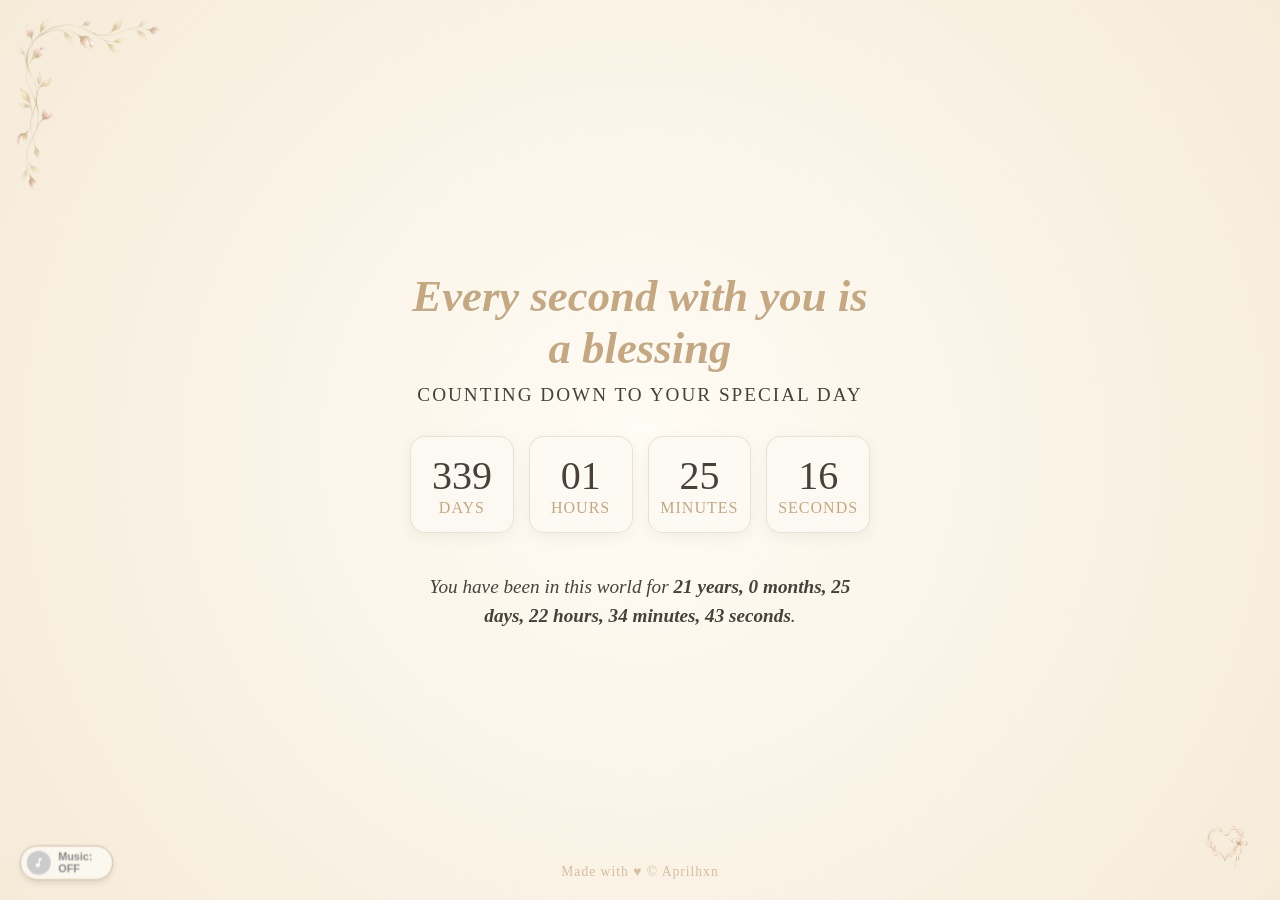
==== commit fe145348: "Add files via upload" ====
--- a/index.html
+++ b/index.html
@@ -12,20 +12,20 @@
 <link rel="stylesheet" href="assets/css/styles.css">
 <!-- Primary Meta Tags -->
 <title>Happy Birthday, My Love ✨</title>
-<meta name="title" content="Happy Birthday, My Love ✨" />
+<meta name="title" content="Happy Birthday, My Love Ripa Aryani ✨" />
 <meta name="description" content="Ada kejutan spesial untukmu di sini. Klik untuk membuka! 🎁" />
 
 <!-- Open Graph / Facebook / WhatsApp -->
 <meta property="og:type" content="website" />
 <meta property="og:url" content="https://4mylastlove.vercel.app/" />
-<meta property="og:title" content="Happy Birthday, My Love ✨" />
+<meta property="og:title" content="Happy Birthday, My Love Ripa Aryani ✨" />
 <meta property="og:description" content="Ada kejutan spesial untukmu di sini. Klik untuk membuka! 🎁" />
 <meta property="og:image" content="https://4mylastlove.vercel.app/assets/img/preview.jpg" />
 
 <!-- Twitter -->
 <meta property="twitter:card" content="summary_large_image" />
 <meta property="twitter:url" content="https://4mylastlove.vercel.app/" />
-<meta property="twitter:title" content="Happy Birthday, My Love ✨" />
+<meta property="twitter:title" content="Happy Birthday, My Love Ripa Aryani✨" />
 <meta property="twitter:description" content="Ada kejutan spesial untukmu di sini. Klik untuk membuka! 🎁" />
 <meta property="twitter:image" content="https://4mylastlove.vercel.app/assets/img/preview.jpg" />
 </head>
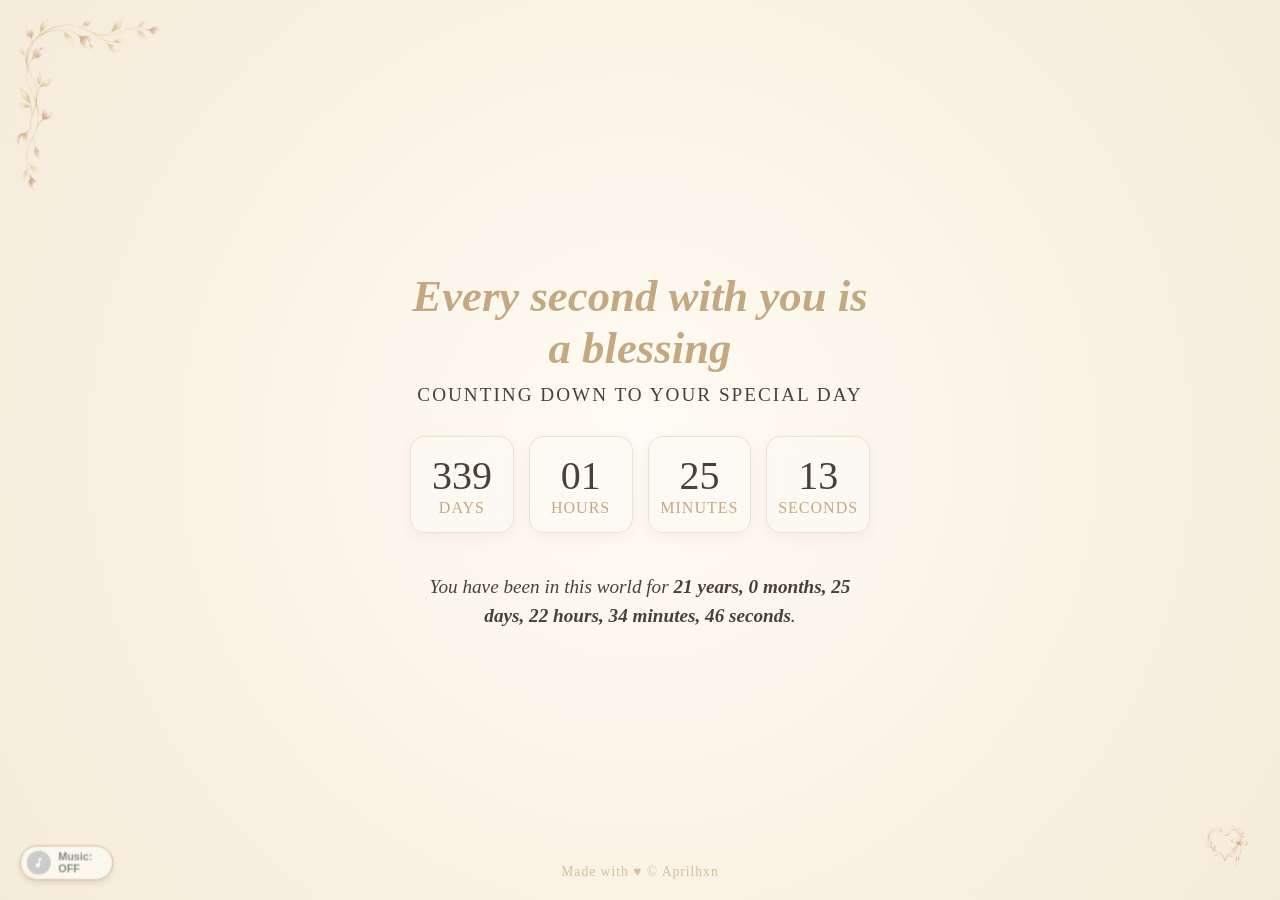
==== commit 054fa140: "Add files via upload" ====
--- a/index.html
+++ b/index.html
@@ -13,20 +13,20 @@
 <!-- Primary Meta Tags -->
 <title>Happy Birthday, My Love ✨</title>
 <meta name="title" content="Happy Birthday, My Love Ripa Aryani ✨" />
-<meta name="description" content="Ada kejutan spesial untukmu di sini. Klik untuk membuka! 🎁" />
+<meta name="description" content="There are surprises and lots of wonders inside—are you ready to see them? 🎁" />
 
 <!-- Open Graph / Facebook / WhatsApp -->
 <meta property="og:type" content="website" />
 <meta property="og:url" content="https://4mylastlove.vercel.app/" />
 <meta property="og:title" content="Happy Birthday, My Love Ripa Aryani ✨" />
-<meta property="og:description" content="Ada kejutan spesial untukmu di sini. Klik untuk membuka! 🎁" />
+<meta property="og:description" content="There are surprises and lots of wonders inside—are you ready to see them? 🎁" />
 <meta property="og:image" content="https://4mylastlove.vercel.app/assets/img/preview.jpg" />
 
 <!-- Twitter -->
 <meta property="twitter:card" content="summary_large_image" />
 <meta property="twitter:url" content="https://4mylastlove.vercel.app/" />
 <meta property="twitter:title" content="Happy Birthday, My Love Ripa Aryani✨" />
-<meta property="twitter:description" content="Ada kejutan spesial untukmu di sini. Klik untuk membuka! 🎁" />
+<meta property="twitter:description" content="There are surprises and lots of wonders inside—are you ready to see them? 🎁" />
 <meta property="twitter:image" content="https://4mylastlove.vercel.app/assets/img/preview.jpg" />
 </head>
 <body>
